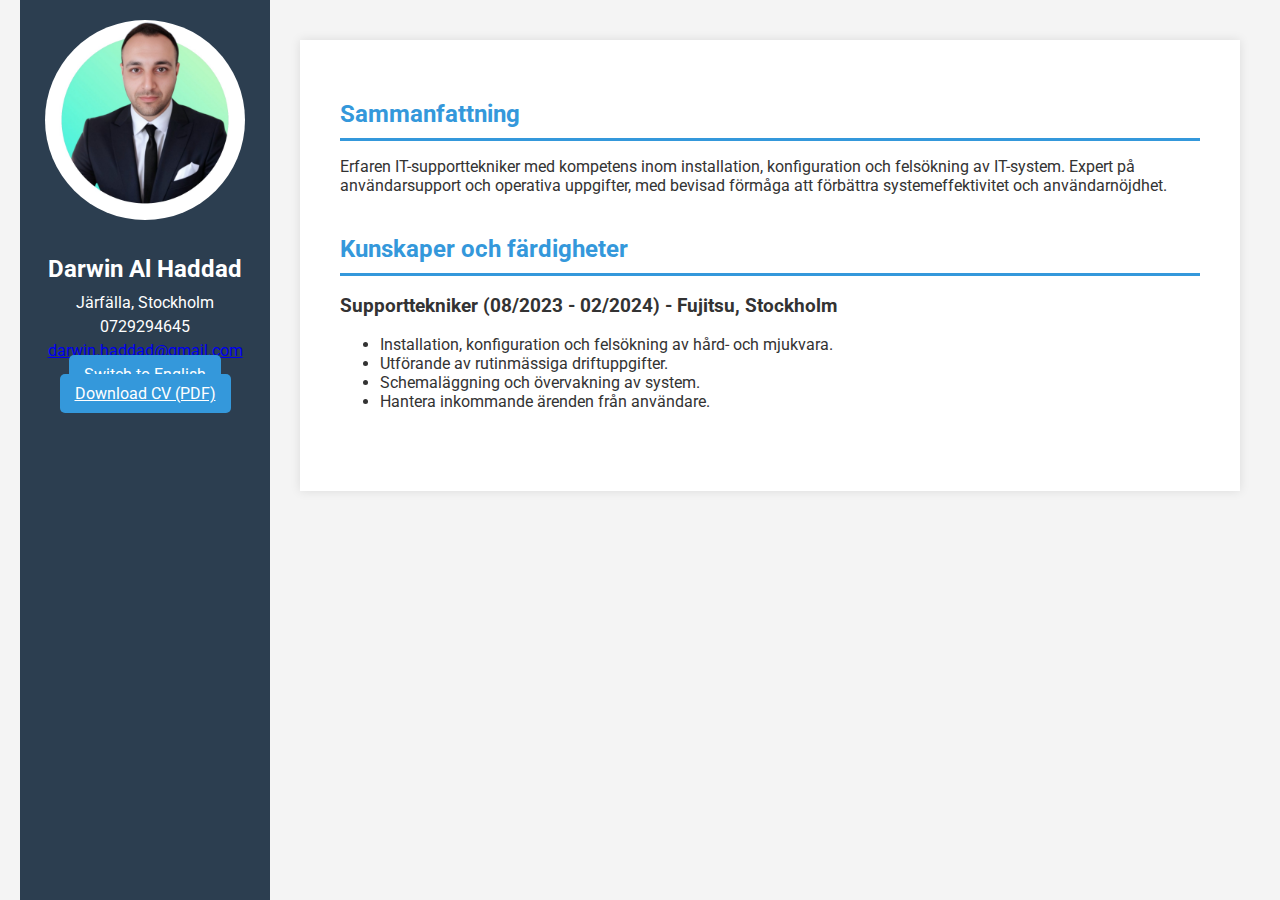
==== index.html @ fdb520ec "index.html" ====
<!DOCTYPE html>
<html lang="sv">
<head>
    <meta charset="UTF-8">
    <meta name="viewport" content="width=device-width, initial-scale=1.0">
    <title>Darwin Al Haddad - Portfolio</title>
    <link rel="stylesheet" href="https://fonts.googleapis.com/css2?family=Roboto:wght@400;700&display=swap">
    <style>
        body {
            font-family: 'Roboto', sans-serif;
            background-color: #f4f4f4;
            margin: 0;
            padding: 0;
            color: #333;
        }
        .sidebar {
            width: 250px;
            background-color: #2c3e50;
            color: white;
            text-align: center;
            position: fixed;
            top: 0;
            left: 20px;
            height: 100%;
            padding: 20px;
            box-sizing: border-box;
        }
        .sidebar img {
            border-radius: 50%;
            width: 200px;
            height: 200px;
            margin-bottom: 15px;
        }
        .sidebar h1 {
            font-size: 24px;
            margin-bottom: 10px;
        }
        .sidebar p {
            margin: 5px 0;
        }
        .content {
            margin-left: 300px;
            margin-right: 40px;
            padding: 40px;
            background-color: white;
            box-shadow: 0 0 10px rgba(0, 0, 0, 0.1);
            max-width: 1000px;
            margin-top: 40px;
        }
        .section {
            margin-bottom: 40px;
        }
        .section h2 {
            border-bottom: 3px solid #3498db;
            color: #3498db;
            padding-bottom: 10px;
            margin-bottom: 15px;
        }
        .btn {
            background-color: #3498db;
            color: white;
            border: none;
            padding: 10px 15px;
            border-radius: 5px;
            cursor: pointer;
            margin-top: 10px;
        }
        .btn:hover {
            background-color: #2980b9;
        }
    </style>
</head>
<body>
    <div class="sidebar">
        <img src="profile.jpg" alt="Darwin Al Haddad">
        <h1>Darwin Al Haddad</h1>
        <p>Järfälla, Stockholm</p>
        <p>0729294645</p>
        <p><a href="mailto:darwin.haddad@gmail.com">darwin.haddad@gmail.com</a></p>
        <a href="index_en.html" class="btn">Switch to English</a>
        <a href="cv.pdf" class="btn" download>Download CV (PDF)</a>
    </div>
    <div class="content">
        <div class="section">
            <h2>Sammanfattning</h2>
            <p>Erfaren IT-supporttekniker med kompetens inom installation, konfiguration och felsökning av IT-system. Expert på användarsupport och operativa uppgifter, med bevisad förmåga att förbättra systemeffektivitet och användarnöjdhet.</p>
        </div>
        <div class="section">
            <h2>Kunskaper och färdigheter</h2>
            <h3>Supporttekniker (08/2023 - 02/2024) - Fujitsu, Stockholm</h3>
            <ul>
                <li>Installation, konfiguration och felsökning av hård- och mjukvara.</li>
                <li>Utförande av rutinmässiga driftuppgifter.</li>
                <li>Schemaläggning och övervakning av system.</li>
                <li>Hantera inkommande ärenden från användare.</li>
            </ul>
            <!-- أكمل بقية الأقسام -->
        </div>
    </div>
</body>
</html>
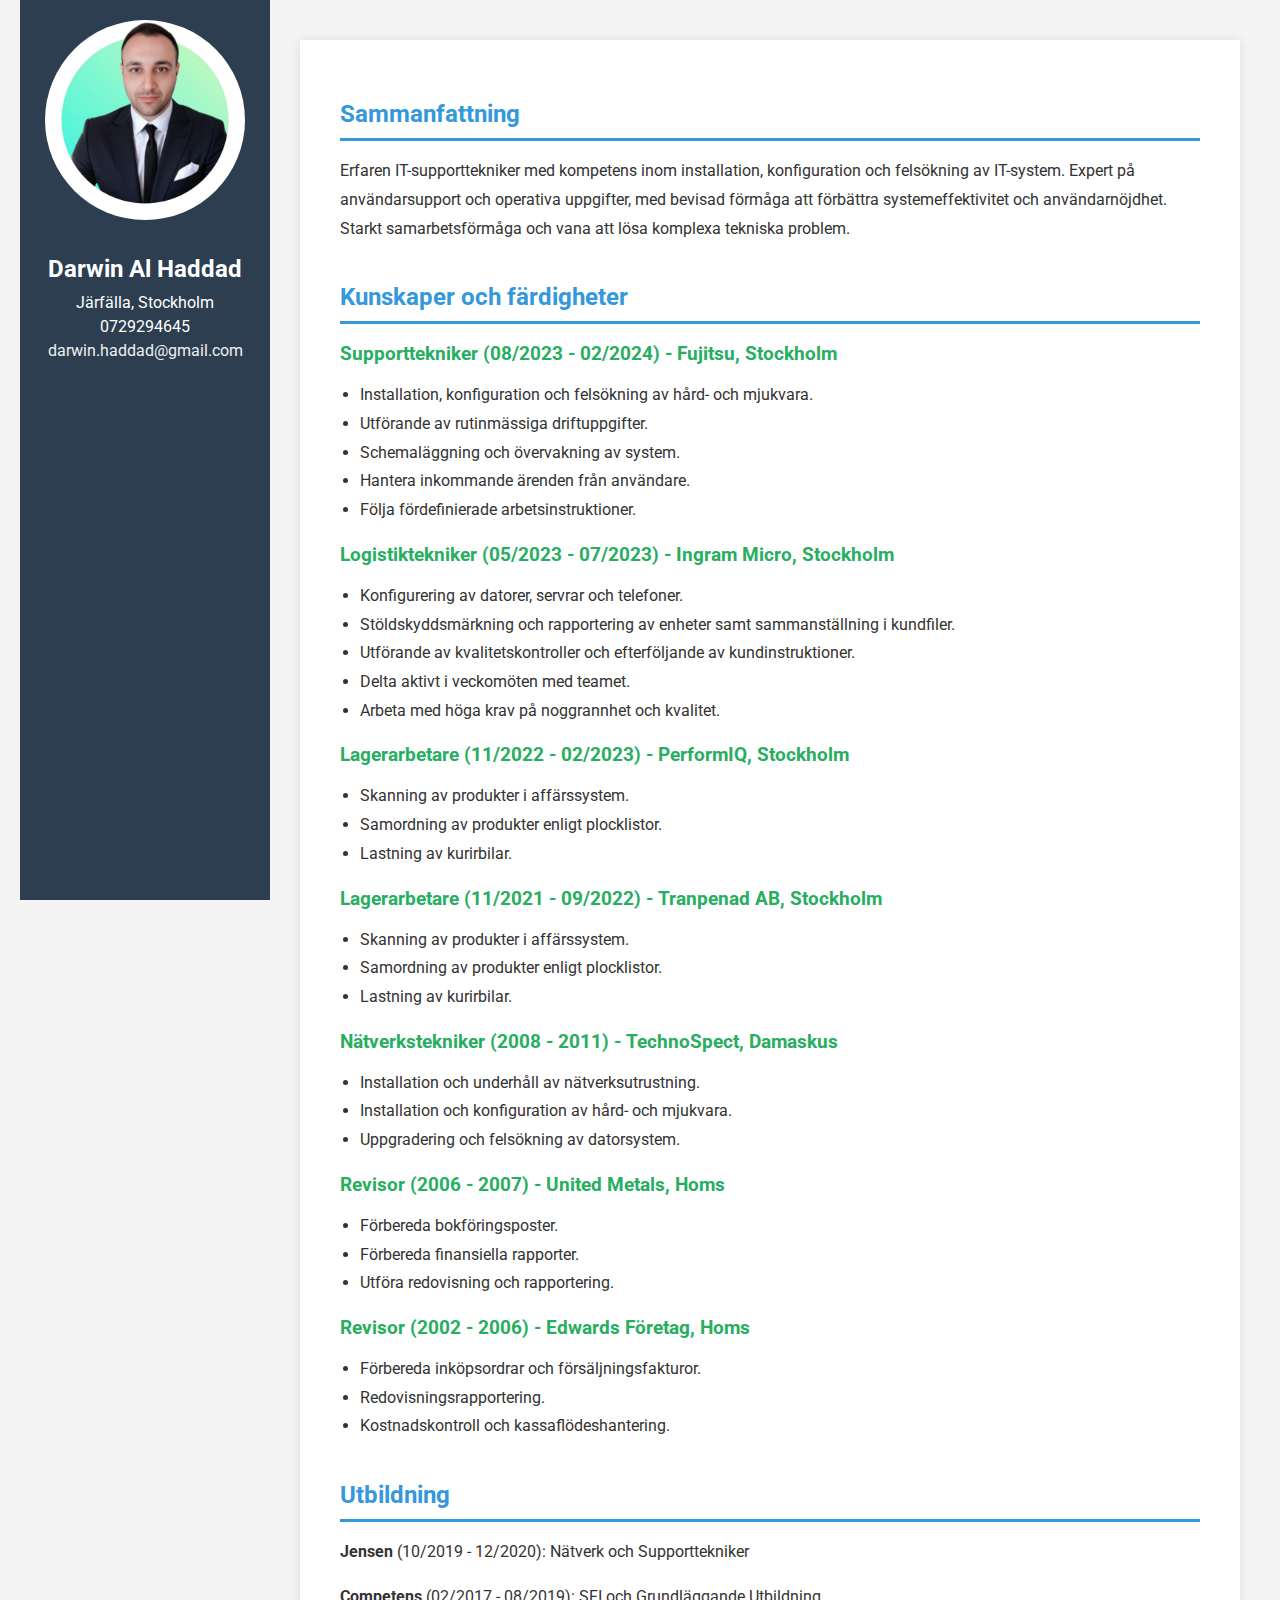
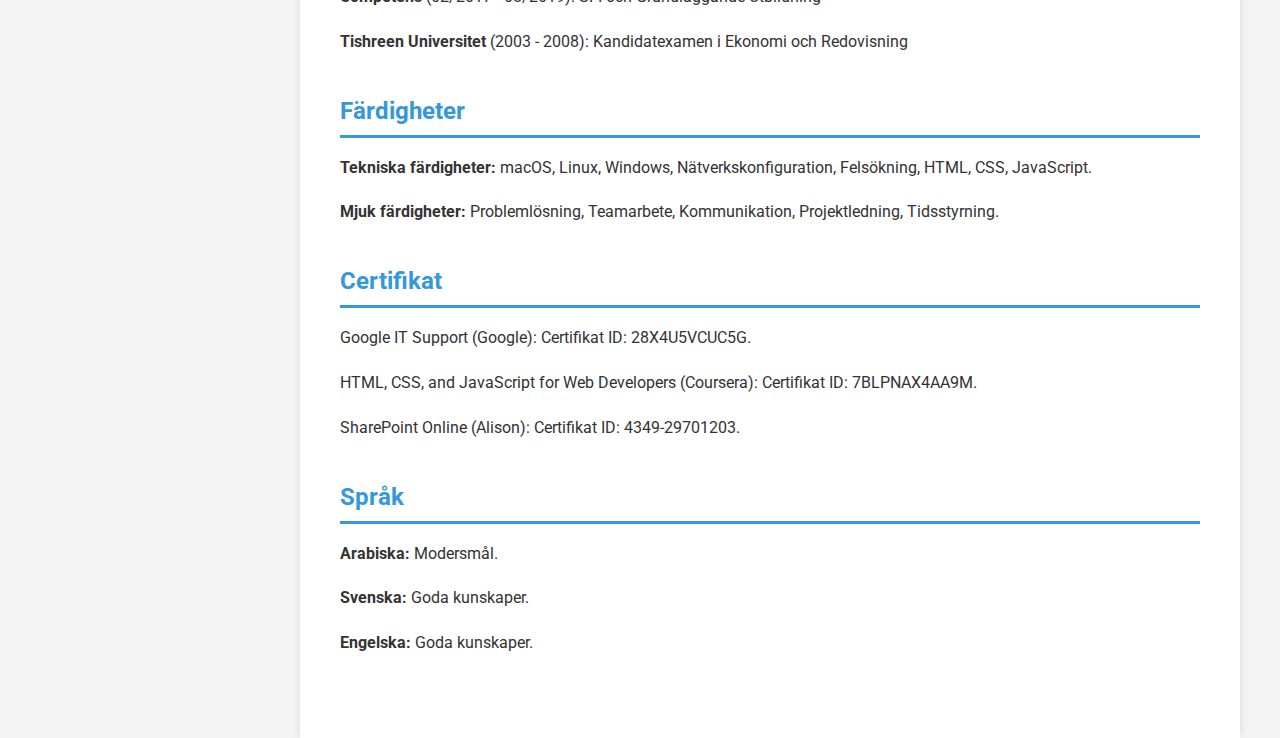
==== commit 1ef08afa: "index.html" ====
--- a/index.html
+++ b/index.html
@@ -4,8 +4,12 @@
     <meta charset="UTF-8">
     <meta name="viewport" content="width=device-width, initial-scale=1.0">
     <title>Darwin Al Haddad - Portfolio</title>
+
+    <!-- Google Fonts -->
     <link rel="stylesheet" href="https://fonts.googleapis.com/css2?family=Roboto:wght@400;700&display=swap">
+
     <style>
+        /* Grundläggande stil för hela sidan */
         body {
             font-family: 'Roboto', sans-serif;
             background-color: #f4f4f4;
@@ -13,6 +17,8 @@
             padding: 0;
             color: #333;
         }
+
+        /* Stil för sidofältet */
         .sidebar {
             width: 250px;
             background-color: #2c3e50;
@@ -20,24 +26,29 @@
             text-align: center;
             position: fixed;
             top: 0;
-            left: 20px;
+            left: 20px; /* Lämnar ett vänsteravstånd (högra marginal) */
             height: 100%;
             padding: 20px;
             box-sizing: border-box;
         }
+
         .sidebar img {
             border-radius: 50%;
             width: 200px;
             height: 200px;
             margin-bottom: 15px;
         }
+
         .sidebar h1 {
             font-size: 24px;
             margin-bottom: 10px;
         }
+
         .sidebar p {
             margin: 5px 0;
         }
+
+        /* Stil för huvudinnehållet */
         .content {
             margin-left: 300px;
             margin-right: 40px;
@@ -47,44 +58,60 @@
             max-width: 1000px;
             margin-top: 40px;
         }
+
+        /* Stil för sektioner och rubriker */
         .section {
             margin-bottom: 40px;
         }
+
         .section h2 {
             border-bottom: 3px solid #3498db;
             color: #3498db;
             padding-bottom: 10px;
             margin-bottom: 15px;
         }
-        .btn {
-            background-color: #3498db;
-            color: white;
-            border: none;
-            padding: 10px 15px;
-            border-radius: 5px;
-            cursor: pointer;
-            margin-top: 10px;
-        }
-        .btn:hover {
-            background-color: #2980b9;
+
+        .section h3 {
+            color: #27ae60;
+            margin-bottom: 10px;
+        }
+
+        .section p, .section ul {
+            line-height: 1.8;
+            color: #333;
+        }
+
+        ul {
+            padding-left: 20px;
+        }
+
+        /* Stil för sidofältets länkar */
+        .sidebar a {
+            color: #ecf0f1;
+            text-decoration: none;
+        }
+
+        .sidebar a:hover {
+            color: #3498db;
         }
     </style>
 </head>
 <body>
+
     <div class="sidebar">
         <img src="profile.jpg" alt="Darwin Al Haddad">
         <h1>Darwin Al Haddad</h1>
         <p>Järfälla, Stockholm</p>
         <p>0729294645</p>
         <p><a href="mailto:darwin.haddad@gmail.com">darwin.haddad@gmail.com</a></p>
-        <a href="index_en.html" class="btn">Switch to English</a>
-        <a href="cv.pdf" class="btn" download>Download CV (PDF)</a>
     </div>
+
     <div class="content">
         <div class="section">
             <h2>Sammanfattning</h2>
-            <p>Erfaren IT-supporttekniker med kompetens inom installation, konfiguration och felsökning av IT-system. Expert på användarsupport och operativa uppgifter, med bevisad förmåga att förbättra systemeffektivitet och användarnöjdhet.</p>
-        </div>
+            <p>Erfaren IT-supporttekniker med kompetens inom installation, konfiguration och felsökning av IT-system. Expert på användarsupport och operativa uppgifter, med bevisad förmåga att förbättra systemeffektivitet och användarnöjdhet. Starkt samarbetsförmåga och vana att lösa komplexa tekniska problem.</p>
+        </div>
+
         <div class="section">
             <h2>Kunskaper och färdigheter</h2>
             <h3>Supporttekniker (08/2023 - 02/2024) - Fujitsu, Stockholm</h3>
@@ -93,9 +120,81 @@
                 <li>Utförande av rutinmässiga driftuppgifter.</li>
                 <li>Schemaläggning och övervakning av system.</li>
                 <li>Hantera inkommande ärenden från användare.</li>
-            </ul>
-            <!-- أكمل بقية الأقسام -->
+                <li>Följa fördefinierade arbetsinstruktioner.</li>
+            </ul>
+
+            <h3>Logistiktekniker (05/2023 - 07/2023) - Ingram Micro, Stockholm</h3>
+            <ul>
+                <li>Konfigurering av datorer, servrar och telefoner.</li>
+                <li>Stöldskyddsmärkning och rapportering av enheter samt sammanställning i kundfiler.</li>
+                <li>Utförande av kvalitetskontroller och efterföljande av kundinstruktioner.</li>
+                <li>Delta aktivt i veckomöten med teamet.</li>
+                <li>Arbeta med höga krav på noggrannhet och kvalitet.</li>
+            </ul>
+
+            <h3>Lagerarbetare (11/2022 - 02/2023) - PerformIQ, Stockholm</h3>
+            <ul>
+                <li>Skanning av produkter i affärssystem.</li>
+                <li>Samordning av produkter enligt plocklistor.</li>
+                <li>Lastning av kurirbilar.</li>
+            </ul>
+
+            <h3>Lagerarbetare (11/2021 - 09/2022) - Tranpenad AB, Stockholm</h3>
+            <ul>
+                <li>Skanning av produkter i affärssystem.</li>
+                <li>Samordning av produkter enligt plocklistor.</li>
+                <li>Lastning av kurirbilar.</li>
+            </ul>
+
+            <h3>Nätverkstekniker (2008 - 2011) - TechnoSpect, Damaskus</h3>
+            <ul>
+                <li>Installation och underhåll av nätverksutrustning.</li>
+                <li>Installation och konfiguration av hård- och mjukvara.</li>
+                <li>Uppgradering och felsökning av datorsystem.</li>
+            </ul>
+
+            <h3>Revisor (2006 - 2007) - United Metals, Homs</h3>
+            <ul>
+                <li>Förbereda bokföringsposter.</li>
+                <li>Förbereda finansiella rapporter.</li>
+                <li>Utföra redovisning och rapportering.</li>
+            </ul>
+
+            <h3>Revisor (2002 - 2006) - Edwards Företag, Homs</h3>
+            <ul>
+                <li>Förbereda inköpsordrar och försäljningsfakturor.</li>
+                <li>Redovisningsrapportering.</li>
+                <li>Kostnadskontroll och kassaflödeshantering.</li>
+            </ul>
+        </div>
+
+        <div class="section">
+            <h2>Utbildning</h2>
+            <p><strong>Jensen</strong> (10/2019 - 12/2020): Nätverk och Supporttekniker</p>
+            <p><strong>Competens</strong> (02/2017 - 08/2019): SFI och Grundläggande Utbildning</p>
+            <p><strong>Tishreen Universitet</strong> (2003 - 2008): Kandidatexamen i Ekonomi och Redovisning</p>
+        </div>
+
+        <div class="section">
+            <h2>Färdigheter</h2>
+            <p><strong>Tekniska färdigheter:</strong> macOS, Linux, Windows, Nätverkskonfiguration, Felsökning, HTML, CSS, JavaScript.</p>
+            <p><strong>Mjuk färdigheter:</strong> Problemlösning, Teamarbete, Kommunikation, Projektledning, Tidsstyrning.</p>
+        </div>
+
+        <div class="section">
+            <h2>Certifikat</h2>
+            <p>Google IT Support (Google): Certifikat ID: 28X4U5VCUC5G.</p>
+            <p>HTML, CSS, and JavaScript for Web Developers (Coursera): Certifikat ID: 7BLPNAX4AA9M.</p>
+            <p>SharePoint Online (Alison): Certifikat ID: 4349-29701203.</p>
+        </div>
+
+        <div class="section">
+            <h2>Språk</h2>
+            <p><strong>Arabiska:</strong> Modersmål.</p>
+            <p><strong>Svenska:</strong> Goda kunskaper.</p>
+            <p><strong>Engelska:</strong> Goda kunskaper.</p>
         </div>
     </div>
+
 </body>
 </html>
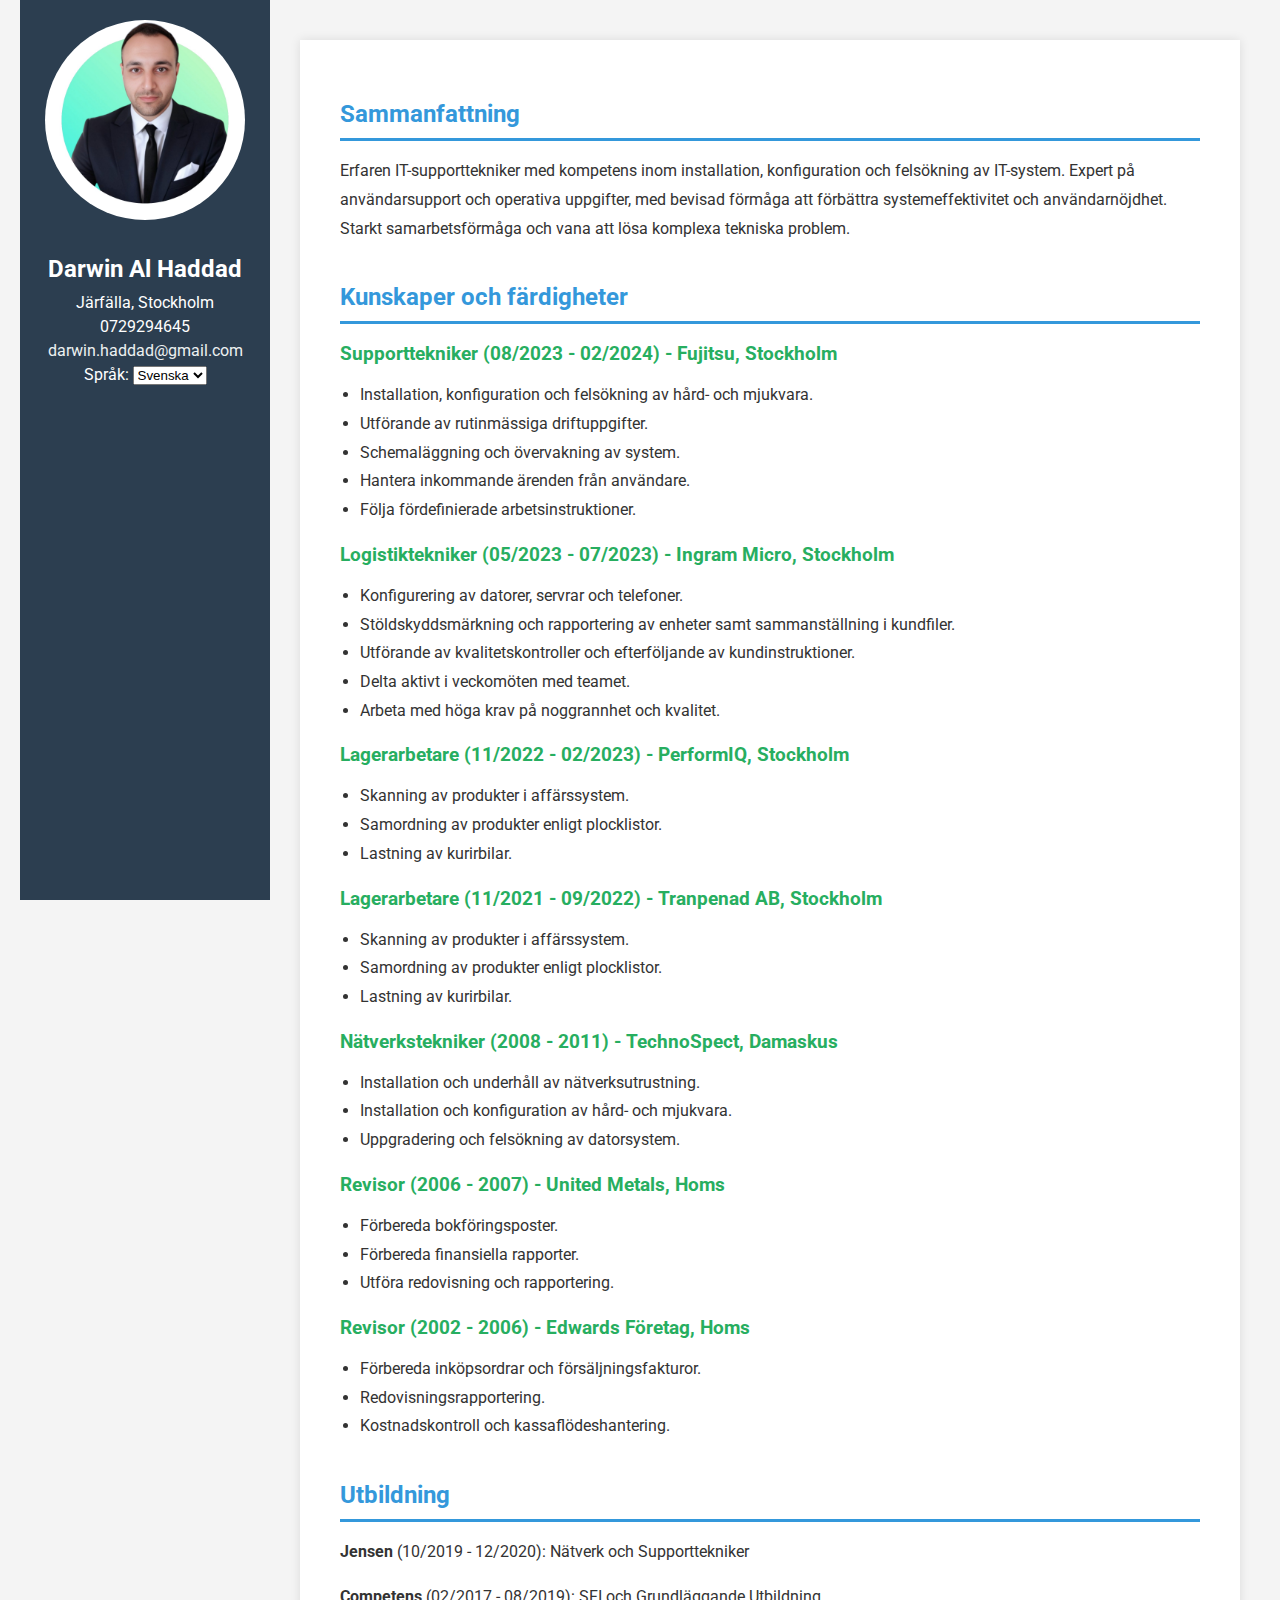
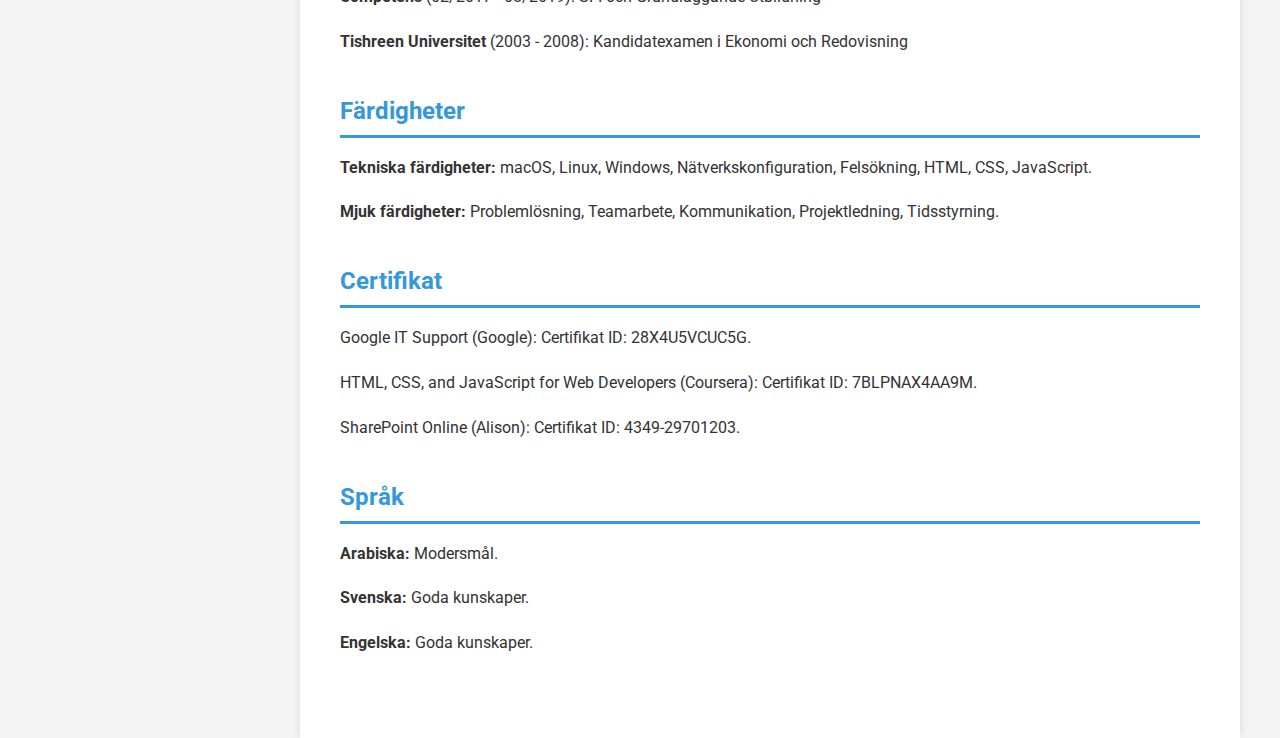
==== commit 67061325: "index.html" ====
--- a/index.html
+++ b/index.html
@@ -95,16 +95,34 @@
             color: #3498db;
         }
     </style>
+    <script>
+    function changeLanguage() {
+        const lang = document.getElementById('language').value;
+        if (lang === 'en') {
+            // Code to switch content to English
+            alert('Language switched to English. Implement translation logic here.');
+        } else {
+            // Code to switch content to Swedish
+            alert('Language switched to Swedish. Implement translation logic here.');
+        }
+    }
+</script>
+
 </head>
 <body>
 
     <div class="sidebar">
-        <img src="profile.jpg" alt="Darwin Al Haddad">
-        <h1>Darwin Al Haddad</h1>
-        <p>Järfälla, Stockholm</p>
-        <p>0729294645</p>
-        <p><a href="mailto:darwin.haddad@gmail.com">darwin.haddad@gmail.com</a></p>
-    </div>
+    <img src="profile.jpg" alt="Darwin Al Haddad">
+    <h1>Darwin Al Haddad</h1>
+    <p>Järfälla, Stockholm</p>
+    <p>0729294645</p>
+    <p><a href="mailto:darwin.haddad@gmail.com">darwin.haddad@gmail.com</a></p>
+    <label for="language">Språk:</label>
+    <select id="language" onchange="changeLanguage()">
+        <option value="sv">Svenska</option>
+        <option value="en">English</option>
+    </select>
+</div>
 
     <div class="content">
         <div class="section">
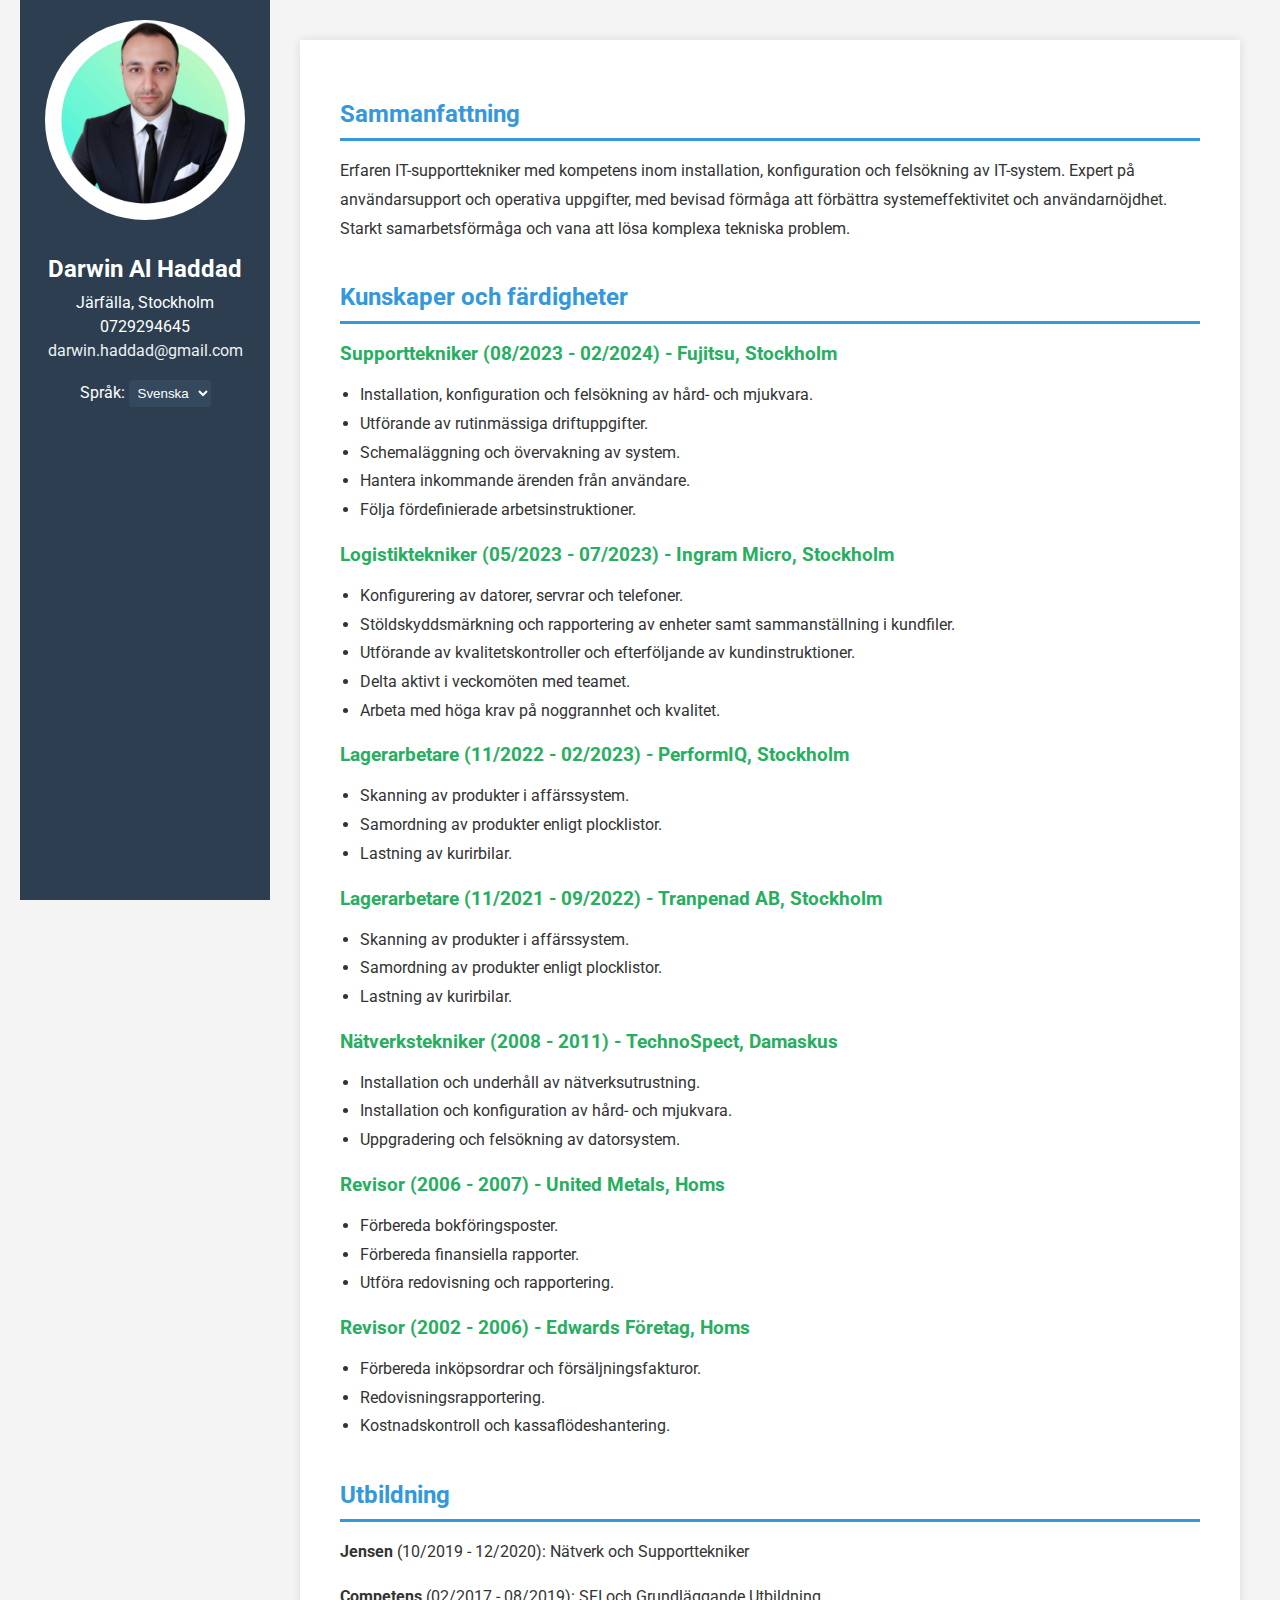
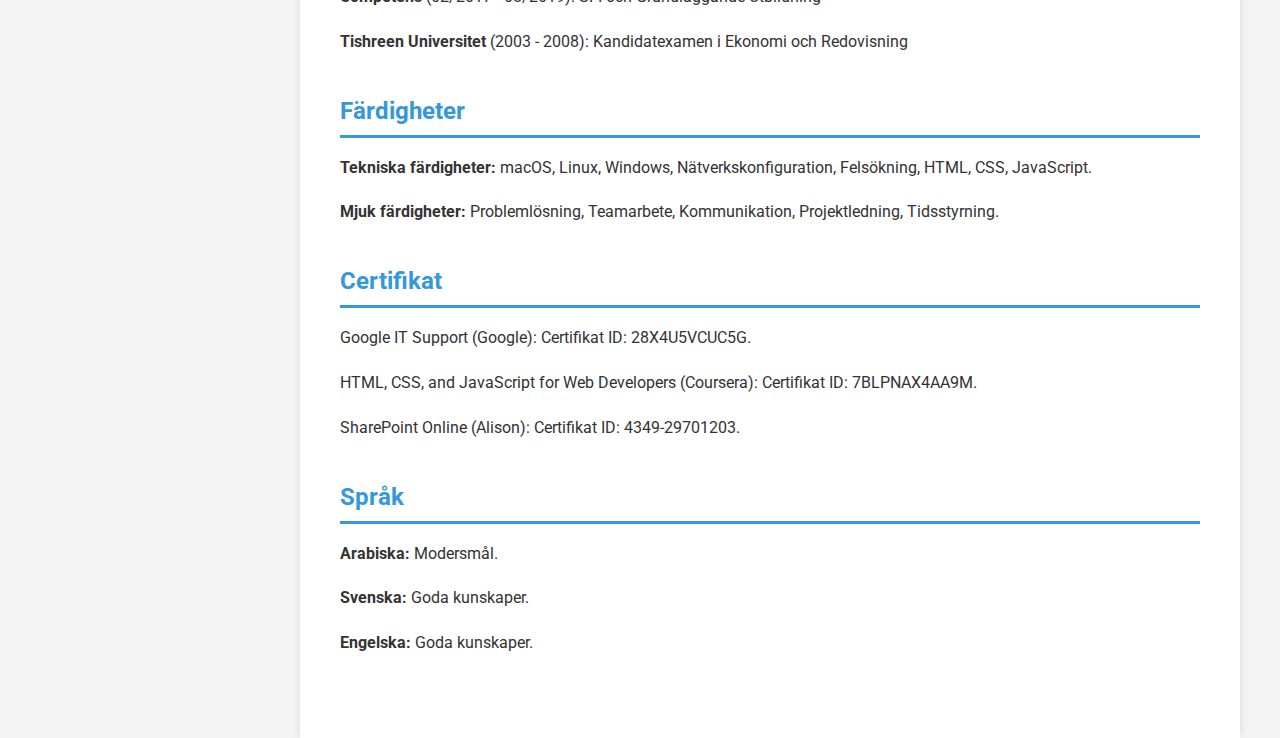
==== commit caeba406: "index.html" ====
--- a/index.html
+++ b/index.html
@@ -26,7 +26,7 @@
             text-align: center;
             position: fixed;
             top: 0;
-            left: 20px; /* Lämnar ett vänsteravstånd (högra marginal) */
+            left: 20px;
             height: 100%;
             padding: 20px;
             box-sizing: border-box;
@@ -94,35 +94,32 @@
         .sidebar a:hover {
             color: #3498db;
         }
+
+        /* Stil för språkval */
+        .sidebar select {
+            margin-top: 15px;
+            padding: 5px;
+            background-color: #34495e;
+            color: white;
+            border: none;
+            border-radius: 4px;
+        }
     </style>
-    <script>
-    function changeLanguage() {
-        const lang = document.getElementById('language').value;
-        if (lang === 'en') {
-            // Code to switch content to English
-            alert('Language switched to English. Implement translation logic here.');
-        } else {
-            // Code to switch content to Swedish
-            alert('Language switched to Swedish. Implement translation logic here.');
-        }
-    }
-</script>
-
 </head>
 <body>
 
     <div class="sidebar">
-    <img src="profile.jpg" alt="Darwin Al Haddad">
-    <h1>Darwin Al Haddad</h1>
-    <p>Järfälla, Stockholm</p>
-    <p>0729294645</p>
-    <p><a href="mailto:darwin.haddad@gmail.com">darwin.haddad@gmail.com</a></p>
-    <label for="language">Språk:</label>
-    <select id="language" onchange="changeLanguage()">
-        <option value="sv">Svenska</option>
-        <option value="en">English</option>
-    </select>
-</div>
+        <img src="profile.jpg" alt="Darwin Al Haddad">
+        <h1>Darwin Al Haddad</h1>
+        <p>Järfälla, Stockholm</p>
+        <p>0729294645</p>
+        <p><a href="mailto:darwin.haddad@gmail.com">darwin.haddad@gmail.com</a></p>
+        <label for="language">Språk:</label>
+        <select id="language" onchange="changeLanguage()">
+            <option value="sv">Svenska</option>
+            <option value="en">English</option>
+        </select>
+    </div>
 
     <div class="content">
         <div class="section">
@@ -214,5 +211,13 @@
         </div>
     </div>
 
+    <script>
+        function changeLanguage() {
+            const lang = document.getElementById('language').value;
+            if (lang === 'en') {
+                window.location.href = 'english.html'; // استبدل "english.html" باسم ملف الصفحة الإنجليزية الخاصة بك
+            }
+        }
+    </script>
 </body>
 </html>
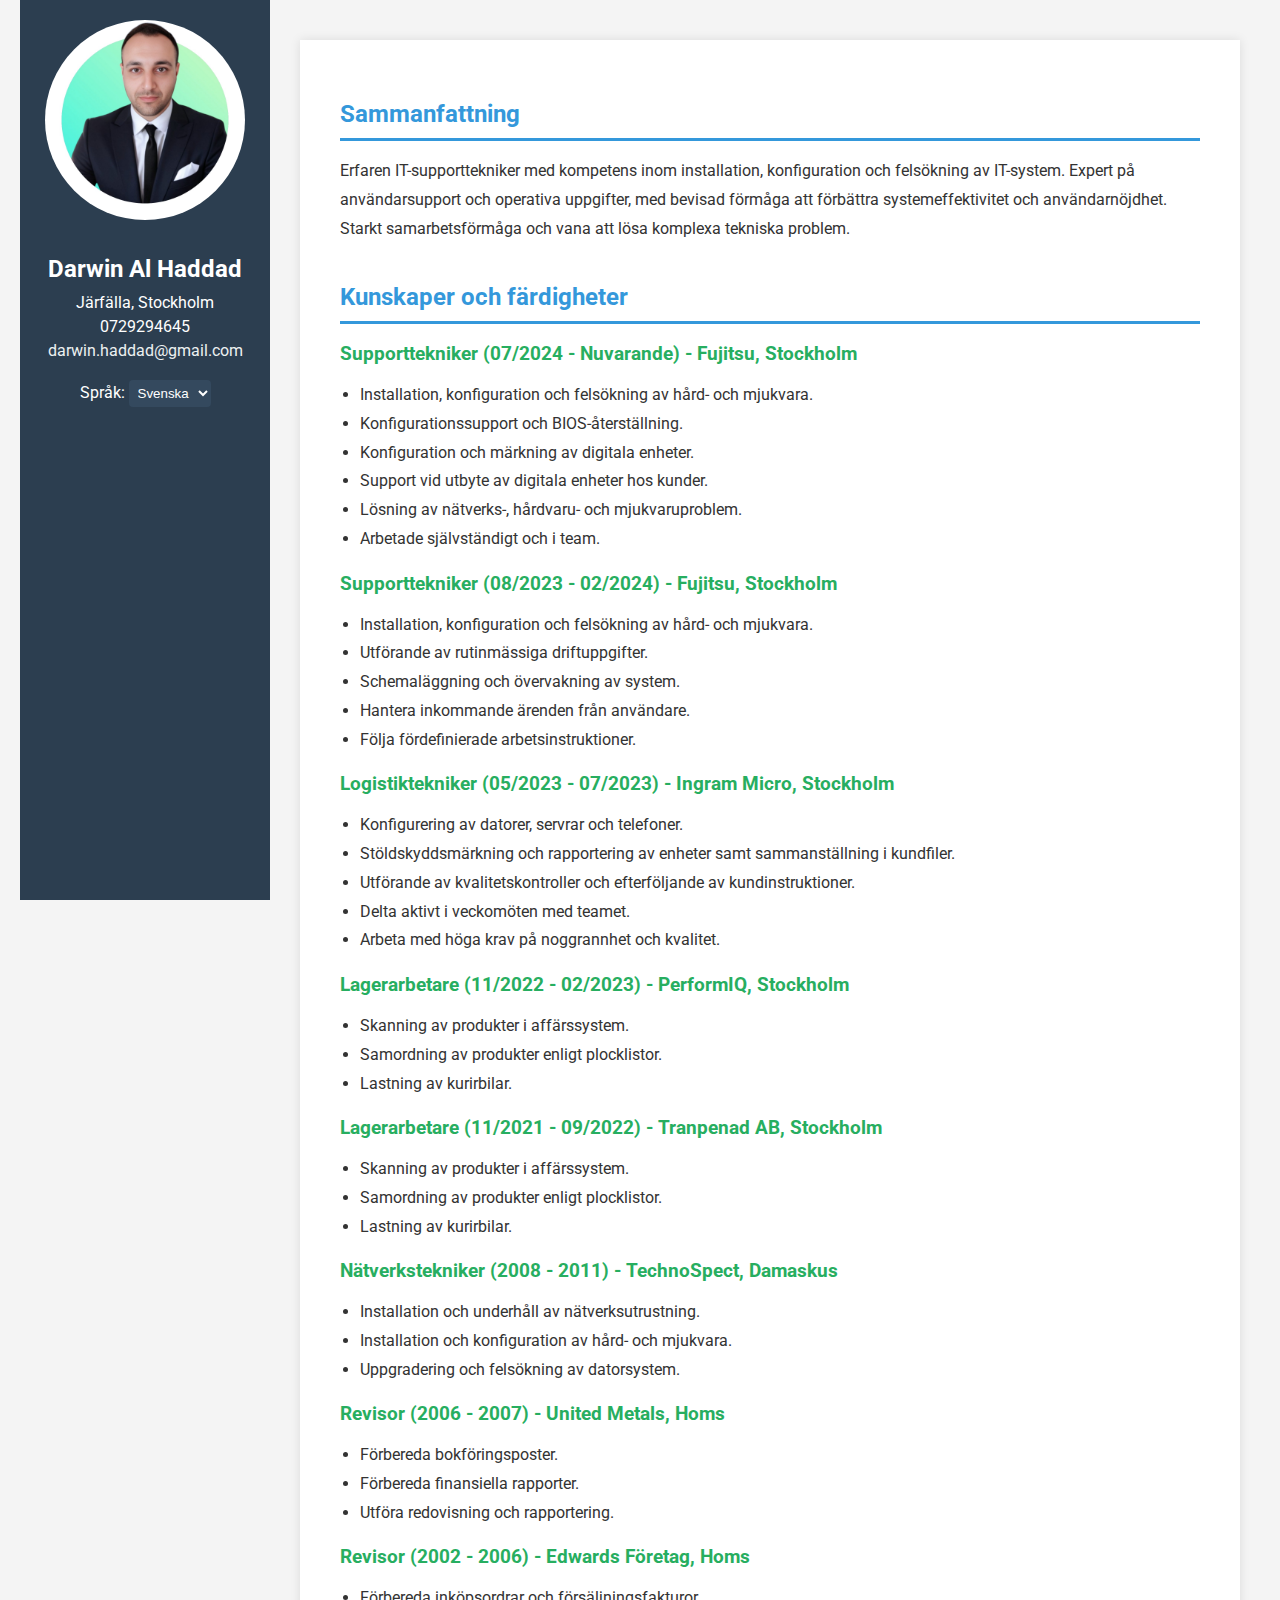
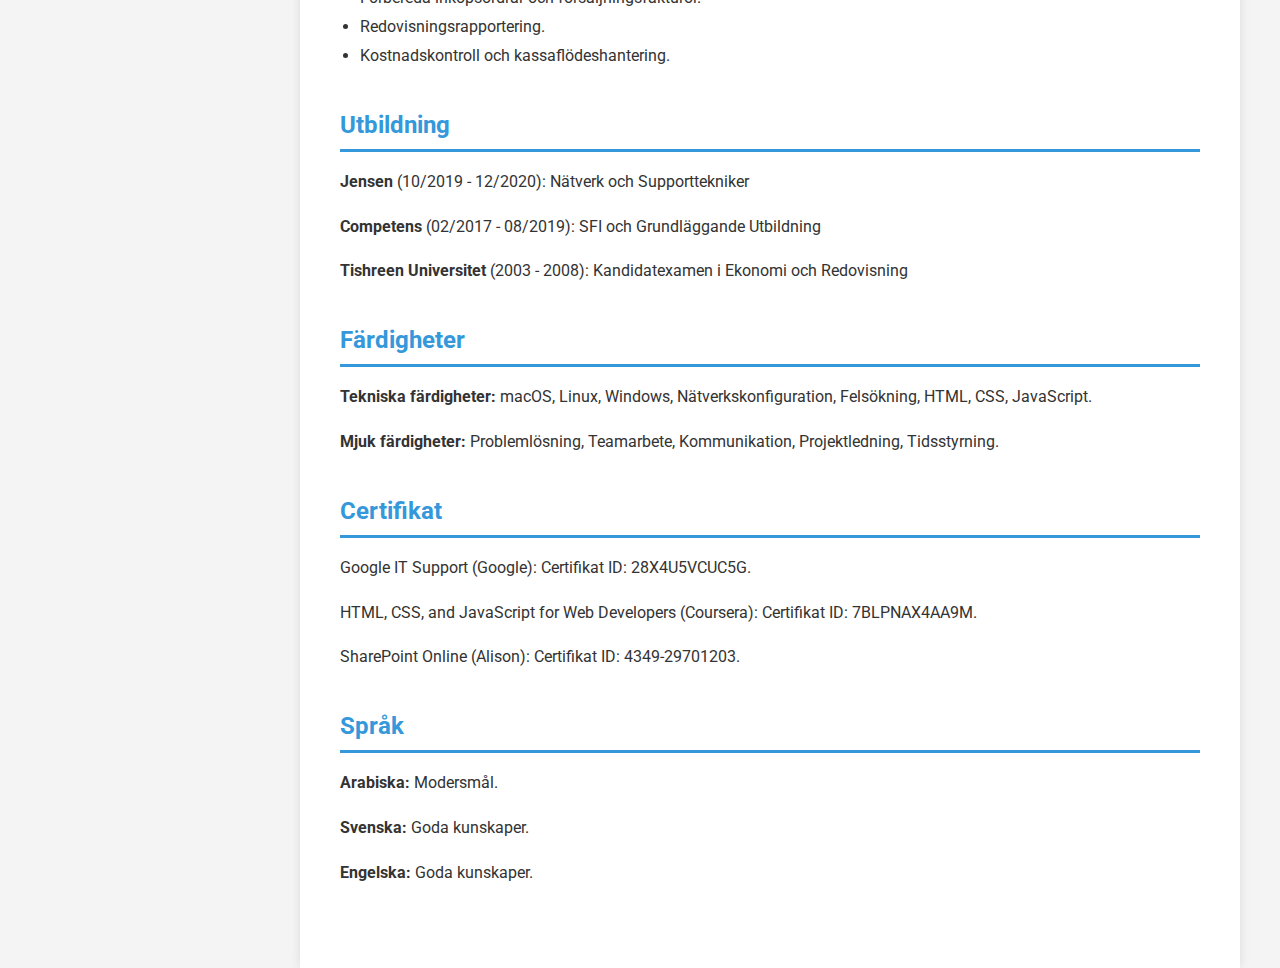
==== commit b4290649: "index.html" ====
--- a/index.html
+++ b/index.html
@@ -9,7 +9,6 @@
     <link rel="stylesheet" href="https://fonts.googleapis.com/css2?family=Roboto:wght@400;700&display=swap">
 
     <style>
-        /* Grundläggande stil för hela sidan */
         body {
             font-family: 'Roboto', sans-serif;
             background-color: #f4f4f4;
@@ -18,7 +17,6 @@
             color: #333;
         }
 
-        /* Stil för sidofältet */
         .sidebar {
             width: 250px;
             background-color: #2c3e50;
@@ -48,7 +46,6 @@
             margin: 5px 0;
         }
 
-        /* Stil för huvudinnehållet */
         .content {
             margin-left: 300px;
             margin-right: 40px;
@@ -59,7 +56,6 @@
             margin-top: 40px;
         }
 
-        /* Stil för sektioner och rubriker */
         .section {
             margin-bottom: 40px;
         }
@@ -85,7 +81,6 @@
             padding-left: 20px;
         }
 
-        /* Stil för sidofältets länkar */
         .sidebar a {
             color: #ecf0f1;
             text-decoration: none;
@@ -95,7 +90,6 @@
             color: #3498db;
         }
 
-        /* Stil för språkval */
         .sidebar select {
             margin-top: 15px;
             padding: 5px;
@@ -103,6 +97,27 @@
             color: white;
             border: none;
             border-radius: 4px;
+        }
+
+        @media (max-width: 768px) {
+            .sidebar {
+                position: relative;
+                width: 100%;
+                height: auto;
+            }
+
+            .content {
+                margin-left: 0;
+                margin-right: 0;
+                padding: 20px;
+                margin-top: 20px;
+            }
+
+            .sidebar img {
+                width: 150px;
+                height: 150px;
+                margin-top: 20px;
+            }
         }
     </style>
 </head>
@@ -129,6 +144,15 @@
 
         <div class="section">
             <h2>Kunskaper och färdigheter</h2>
+            <h3>Supporttekniker (07/2024 - Nuvarande) - Fujitsu, Stockholm</h3>
+            <ul>
+                <li>Installation, konfiguration och felsökning av hård- och mjukvara.</li>
+                <li>Konfigurationssupport och BIOS-återställning.</li>
+                <li>Konfiguration och märkning av digitala enheter.</li>
+                <li>Support vid utbyte av digitala enheter hos kunder.</li>
+                <li>Lösning av nätverks-, hårdvaru- och mjukvaruproblem.</li>
+                <li>Arbetade självständigt och i team.</li>
+            </ul>
             <h3>Supporttekniker (08/2023 - 02/2024) - Fujitsu, Stockholm</h3>
             <ul>
                 <li>Installation, konfiguration och felsökning av hård- och mjukvara.</li>
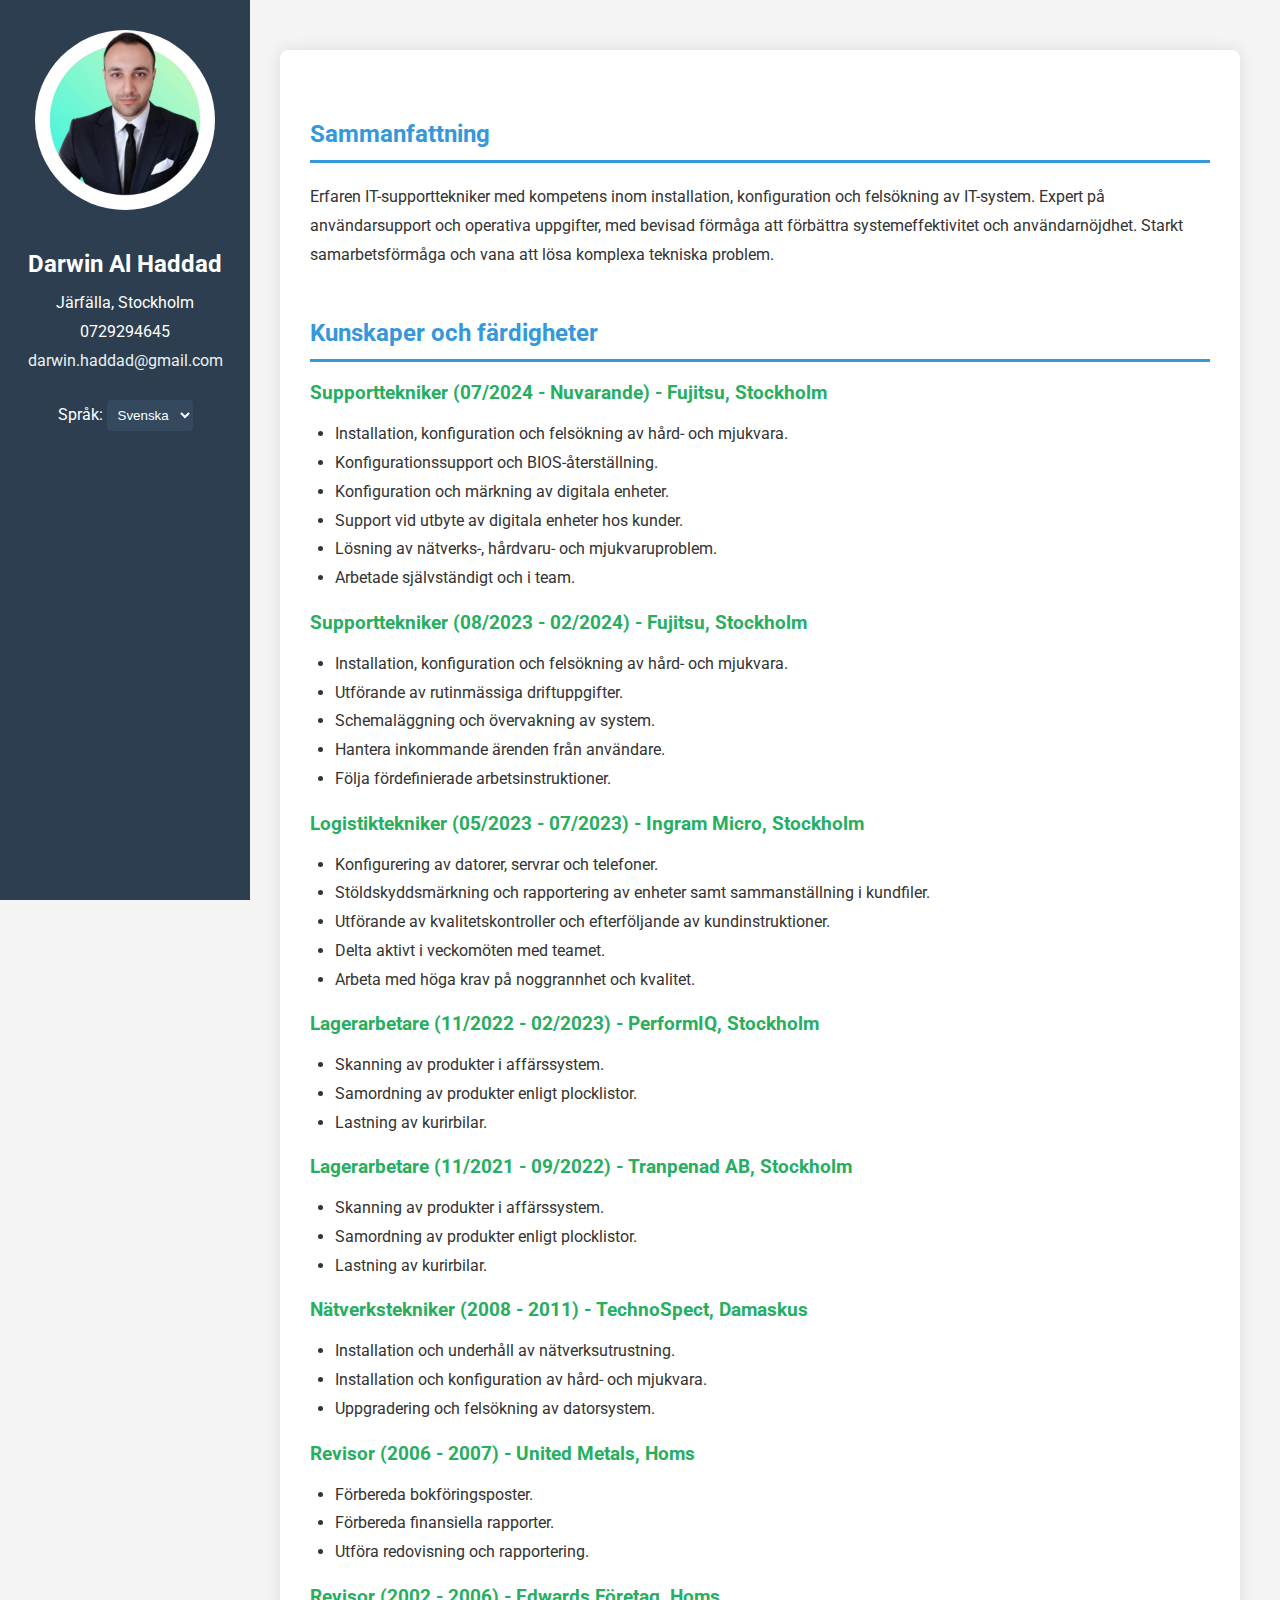
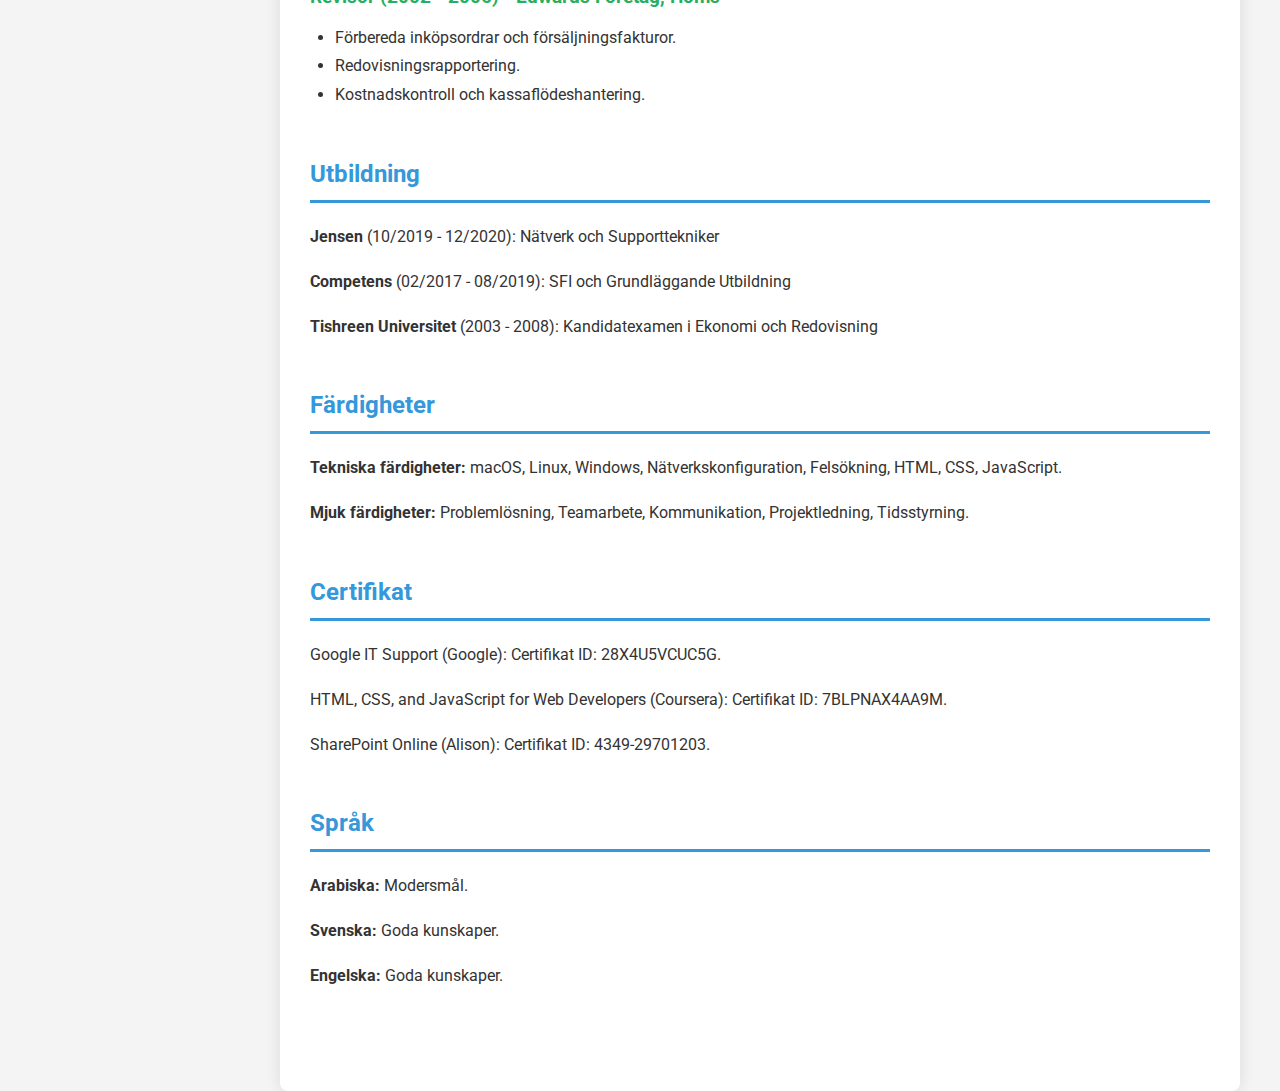
==== commit 92d7f22e: "index.html" ====
--- a/index.html
+++ b/index.html
@@ -9,6 +9,7 @@
     <link rel="stylesheet" href="https://fonts.googleapis.com/css2?family=Roboto:wght@400;700&display=swap">
 
     <style>
+        /* تصميم أساسي للصفحة */
         body {
             font-family: 'Roboto', sans-serif;
             background-color: #f4f4f4;
@@ -17,6 +18,7 @@
             color: #333;
         }
 
+        /* تحسينات على sidebar */
         .sidebar {
             width: 250px;
             background-color: #2c3e50;
@@ -24,63 +26,68 @@
             text-align: center;
             position: fixed;
             top: 0;
-            left: 20px;
+            left: 0;
             height: 100%;
-            padding: 20px;
+            padding: 30px 20px; /* تحسين padding */
             box-sizing: border-box;
         }
 
         .sidebar img {
             border-radius: 50%;
-            width: 200px;
-            height: 200px;
-            margin-bottom: 15px;
+            width: 180px;
+            height: 180px;
+            margin-bottom: 20px; /* تحسين margin */
         }
 
         .sidebar h1 {
             font-size: 24px;
-            margin-bottom: 10px;
+            margin-bottom: 15px;
         }
 
         .sidebar p {
-            margin: 5px 0;
-        }
-
+            margin: 10px 0;
+        }
+
+        /* تحسينات على content */
         .content {
-            margin-left: 300px;
+            margin-left: 280px; /* زيادة المسافة لتجنب الالتصاق بالـ sidebar */
             margin-right: 40px;
-            padding: 40px;
+            padding: 50px 30px; /* تحسين padding */
             background-color: white;
-            box-shadow: 0 0 10px rgba(0, 0, 0, 0.1);
-            max-width: 1000px;
-            margin-top: 40px;
-        }
-
+            box-shadow: 0 0 15px rgba(0, 0, 0, 0.1);
+            max-width: 1100px;
+            margin-top: 50px; /* تحسين المسافة العلوية */
+            border-radius: 8px; /* إضافة زوايا دائرية */
+        }
+
+        /* تحسين العناوين والفقرات */
         .section {
-            margin-bottom: 40px;
+            margin-bottom: 50px; /* زيادة التباعد بين الأقسام */
         }
 
         .section h2 {
             border-bottom: 3px solid #3498db;
             color: #3498db;
-            padding-bottom: 10px;
-            margin-bottom: 15px;
+            padding-bottom: 12px;
+            margin-bottom: 20px;
         }
 
         .section h3 {
             color: #27ae60;
-            margin-bottom: 10px;
+            margin-bottom: 12px;
         }
 
         .section p, .section ul {
             line-height: 1.8;
             color: #333;
+            margin-bottom: 15px; /* زيادة التباعد */
         }
 
         ul {
-            padding-left: 20px;
-        }
-
+            padding-left: 25px; /* تحسين المسافة الداخلية للقوائم */
+        }
+
+        /* تحسين الروابط في الـ sidebar */
         .sidebar a {
             color: #ecf0f1;
             text-decoration: none;
@@ -90,37 +97,51 @@
             color: #3498db;
         }
 
+        /* تحسين خيارات اللغة */
         .sidebar select {
-            margin-top: 15px;
-            padding: 5px;
+            margin-top: 20px;
+            padding: 7px;
             background-color: #34495e;
             color: white;
             border: none;
             border-radius: 4px;
         }
 
+        /* تحسينات إضافية للموبايل */
         @media (max-width: 768px) {
+            .content {
+                margin-left: 20px;
+                margin-right: 20px;
+                padding: 30px 20px; /* تقليل الـ padding في الموبايل */
+                margin-top: 20px;
+            }
+
             .sidebar {
-                position: relative;
                 width: 100%;
                 height: auto;
-            }
-
-            .content {
-                margin-left: 0;
-                margin-right: 0;
+                position: relative;
                 padding: 20px;
-                margin-top: 20px;
+                box-shadow: none;
+                border-radius: 0;
             }
 
             .sidebar img {
-                width: 150px;
-                height: 150px;
-                margin-top: 20px;
+                width: 140px;
+                height: 140px;
+                margin-bottom: 15px;
+            }
+
+            .sidebar h1 {
+                font-size: 22px;
+            }
+
+            .sidebar p {
+                font-size: 14px;
             }
         }
     </style>
 </head>
+
 <body>
 
     <div class="sidebar">
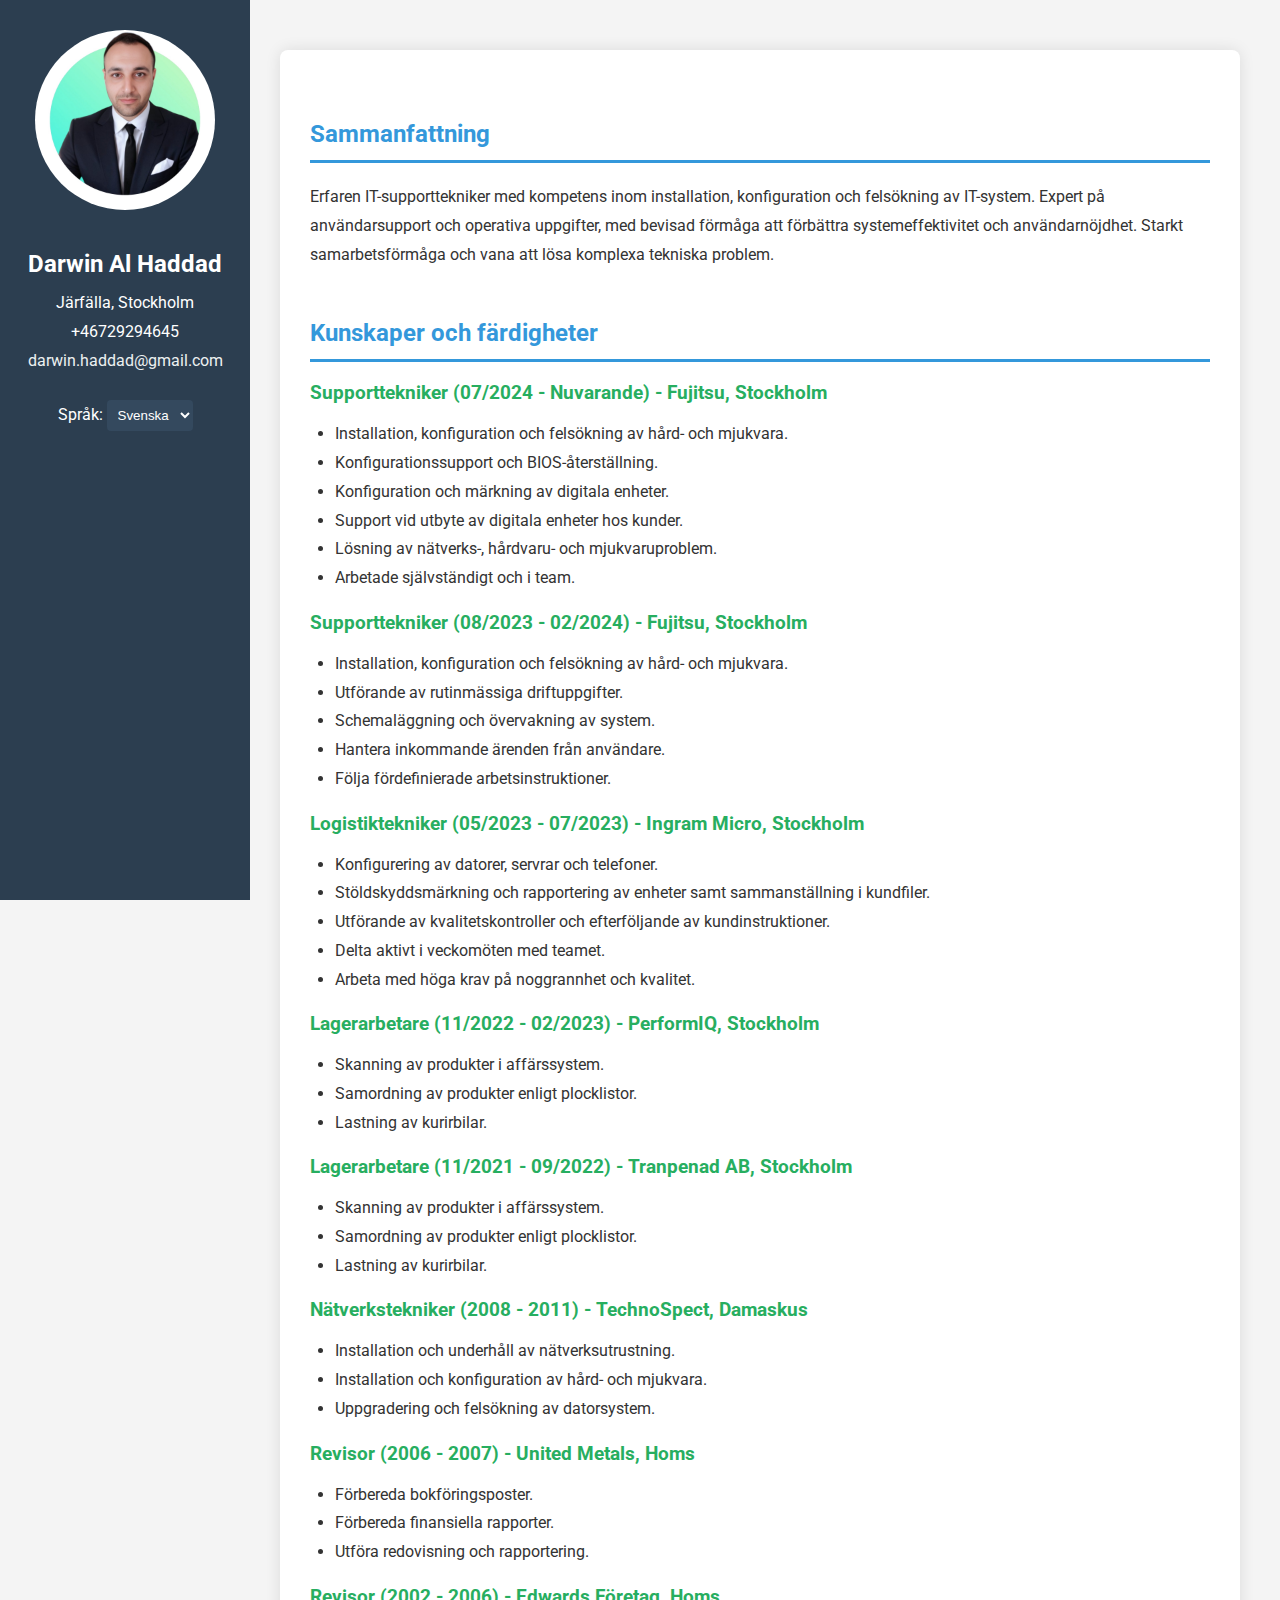
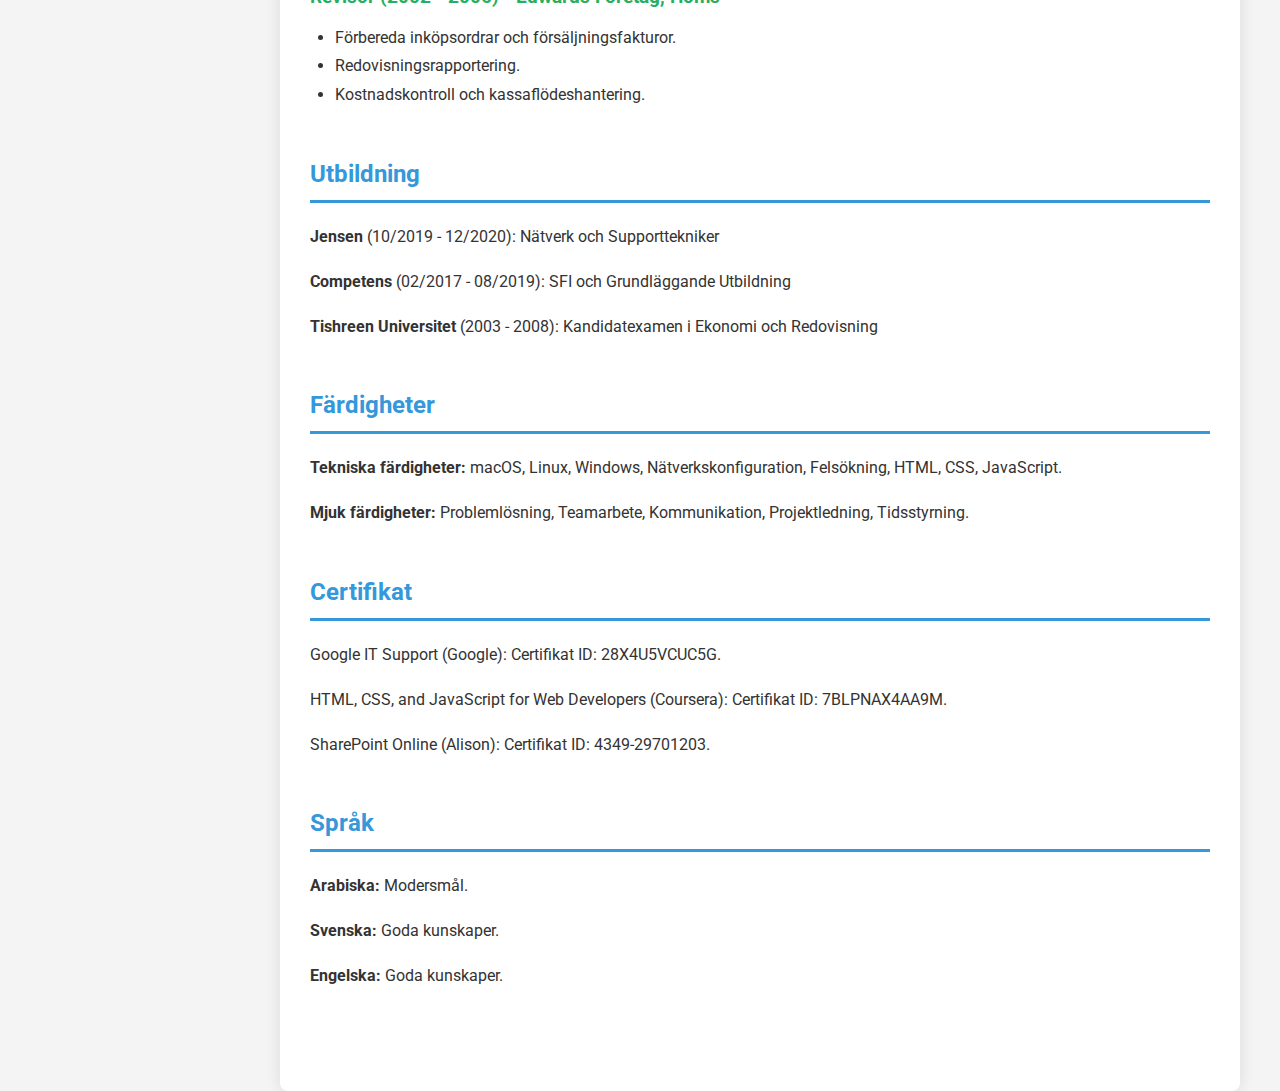
==== commit 194dbe21: "index.html" ====
--- a/index.html
+++ b/index.html
@@ -7,139 +7,8 @@
 
     <!-- Google Fonts -->
     <link rel="stylesheet" href="https://fonts.googleapis.com/css2?family=Roboto:wght@400;700&display=swap">
-
-    <style>
-        /* تصميم أساسي للصفحة */
-        body {
-            font-family: 'Roboto', sans-serif;
-            background-color: #f4f4f4;
-            margin: 0;
-            padding: 0;
-            color: #333;
-        }
-
-        /* تحسينات على sidebar */
-        .sidebar {
-            width: 250px;
-            background-color: #2c3e50;
-            color: white;
-            text-align: center;
-            position: fixed;
-            top: 0;
-            left: 0;
-            height: 100%;
-            padding: 30px 20px; /* تحسين padding */
-            box-sizing: border-box;
-        }
-
-        .sidebar img {
-            border-radius: 50%;
-            width: 180px;
-            height: 180px;
-            margin-bottom: 20px; /* تحسين margin */
-        }
-
-        .sidebar h1 {
-            font-size: 24px;
-            margin-bottom: 15px;
-        }
-
-        .sidebar p {
-            margin: 10px 0;
-        }
-
-        /* تحسينات على content */
-        .content {
-            margin-left: 280px; /* زيادة المسافة لتجنب الالتصاق بالـ sidebar */
-            margin-right: 40px;
-            padding: 50px 30px; /* تحسين padding */
-            background-color: white;
-            box-shadow: 0 0 15px rgba(0, 0, 0, 0.1);
-            max-width: 1100px;
-            margin-top: 50px; /* تحسين المسافة العلوية */
-            border-radius: 8px; /* إضافة زوايا دائرية */
-        }
-
-        /* تحسين العناوين والفقرات */
-        .section {
-            margin-bottom: 50px; /* زيادة التباعد بين الأقسام */
-        }
-
-        .section h2 {
-            border-bottom: 3px solid #3498db;
-            color: #3498db;
-            padding-bottom: 12px;
-            margin-bottom: 20px;
-        }
-
-        .section h3 {
-            color: #27ae60;
-            margin-bottom: 12px;
-        }
-
-        .section p, .section ul {
-            line-height: 1.8;
-            color: #333;
-            margin-bottom: 15px; /* زيادة التباعد */
-        }
-
-        ul {
-            padding-left: 25px; /* تحسين المسافة الداخلية للقوائم */
-        }
-
-        /* تحسين الروابط في الـ sidebar */
-        .sidebar a {
-            color: #ecf0f1;
-            text-decoration: none;
-        }
-
-        .sidebar a:hover {
-            color: #3498db;
-        }
-
-        /* تحسين خيارات اللغة */
-        .sidebar select {
-            margin-top: 20px;
-            padding: 7px;
-            background-color: #34495e;
-            color: white;
-            border: none;
-            border-radius: 4px;
-        }
-
-        /* تحسينات إضافية للموبايل */
-        @media (max-width: 768px) {
-            .content {
-                margin-left: 20px;
-                margin-right: 20px;
-                padding: 30px 20px; /* تقليل الـ padding في الموبايل */
-                margin-top: 20px;
-            }
-
-            .sidebar {
-                width: 100%;
-                height: auto;
-                position: relative;
-                padding: 20px;
-                box-shadow: none;
-                border-radius: 0;
-            }
-
-            .sidebar img {
-                width: 140px;
-                height: 140px;
-                margin-bottom: 15px;
-            }
-
-            .sidebar h1 {
-                font-size: 22px;
-            }
-
-            .sidebar p {
-                font-size: 14px;
-            }
-        }
-    </style>
+    <!-- ربط ملف CSS الخارجي -->
+    <link rel="stylesheet" href="styles.css">
 </head>
 
 <body>
@@ -148,7 +17,7 @@
         <img src="profile.jpg" alt="Darwin Al Haddad">
         <h1>Darwin Al Haddad</h1>
         <p>Järfälla, Stockholm</p>
-        <p>0729294645</p>
+        <p>+46729294645</p>
         <p><a href="mailto:darwin.haddad@gmail.com">darwin.haddad@gmail.com</a></p>
         <label for="language">Språk:</label>
         <select id="language" onchange="changeLanguage()">
--- a/styles.css
+++ b/styles.css
@@ -0,0 +1,130 @@
+/* تصميم أساسي للصفحة */
+body {
+    font-family: 'Roboto', sans-serif;
+    background-color: #f4f4f4;
+    margin: 0;
+    padding: 0;
+    color: #333;
+}
+
+/* تحسينات على sidebar */
+.sidebar {
+    width: 250px;
+    background-color: #2c3e50;
+    color: white;
+    text-align: center;
+    position: fixed;
+    top: 0;
+    left: 0;
+    height: 100%;
+    padding: 30px 20px; /* تحسين padding */
+    box-sizing: border-box;
+}
+
+.sidebar img {
+    border-radius: 50%;
+    width: 180px;
+    height: 180px;
+    margin-bottom: 20px; /* تحسين margin */
+}
+
+.sidebar h1 {
+    font-size: 24px;
+    margin-bottom: 15px;
+}
+
+.sidebar p {
+    margin: 10px 0;
+}
+
+/* تحسينات على content */
+.content {
+    margin-left: 280px; /* زيادة المسافة لتجنب الالتصاق بالـ sidebar */
+    margin-right: 40px;
+    padding: 50px 30px; /* تحسين padding */
+    background-color: white;
+    box-shadow: 0 0 15px rgba(0, 0, 0, 0.1);
+    max-width: 1100px;
+    margin-top: 50px; /* تحسين المسافة العلوية */
+    border-radius: 8px; /* إضافة زوايا دائرية */
+}
+
+/* تحسين العناوين والفقرات */
+.section {
+    margin-bottom: 50px; /* زيادة التباعد بين الأقسام */
+}
+
+.section h2 {
+    border-bottom: 3px solid #3498db;
+    color: #3498db;
+    padding-bottom: 12px;
+    margin-bottom: 20px;
+}
+
+.section h3 {
+    color: #27ae60;
+    margin-bottom: 12px;
+}
+
+.section p, .section ul {
+    line-height: 1.8;
+    color: #333;
+    margin-bottom: 15px; /* زيادة التباعد */
+}
+
+ul {
+    padding-left: 25px; /* تحسين المسافة الداخلية للقوائم */
+}
+
+/* تحسين الروابط في الـ sidebar */
+.sidebar a {
+    color: #ecf0f1;
+    text-decoration: none;
+}
+
+.sidebar a:hover {
+    color: #3498db;
+}
+
+/* تحسين خيارات اللغة */
+.sidebar select {
+    margin-top: 20px;
+    padding: 7px;
+    background-color: #34495e;
+    color: white;
+    border: none;
+    border-radius: 4px;
+}
+
+/* تحسينات إضافية للموبايل */
+@media (max-width: 768px) {
+    .content {
+        margin-left: 20px;
+        margin-right: 20px;
+        padding: 30px 20px; /* تقليل الـ padding في الموبايل */
+        margin-top: 20px;
+    }
+
+    .sidebar {
+        width: 100%;
+        height: auto;
+        position: relative;
+        padding: 20px;
+        box-shadow: none;
+        border-radius: 0;
+    }
+
+    .sidebar img {
+        width: 140px;
+        height: 140px;
+        margin-bottom: 15px;
+    }
+
+    .sidebar h1 {
+        font-size: 22px;
+    }
+
+    .sidebar p {
+        font-size: 14px;
+    }
+}
